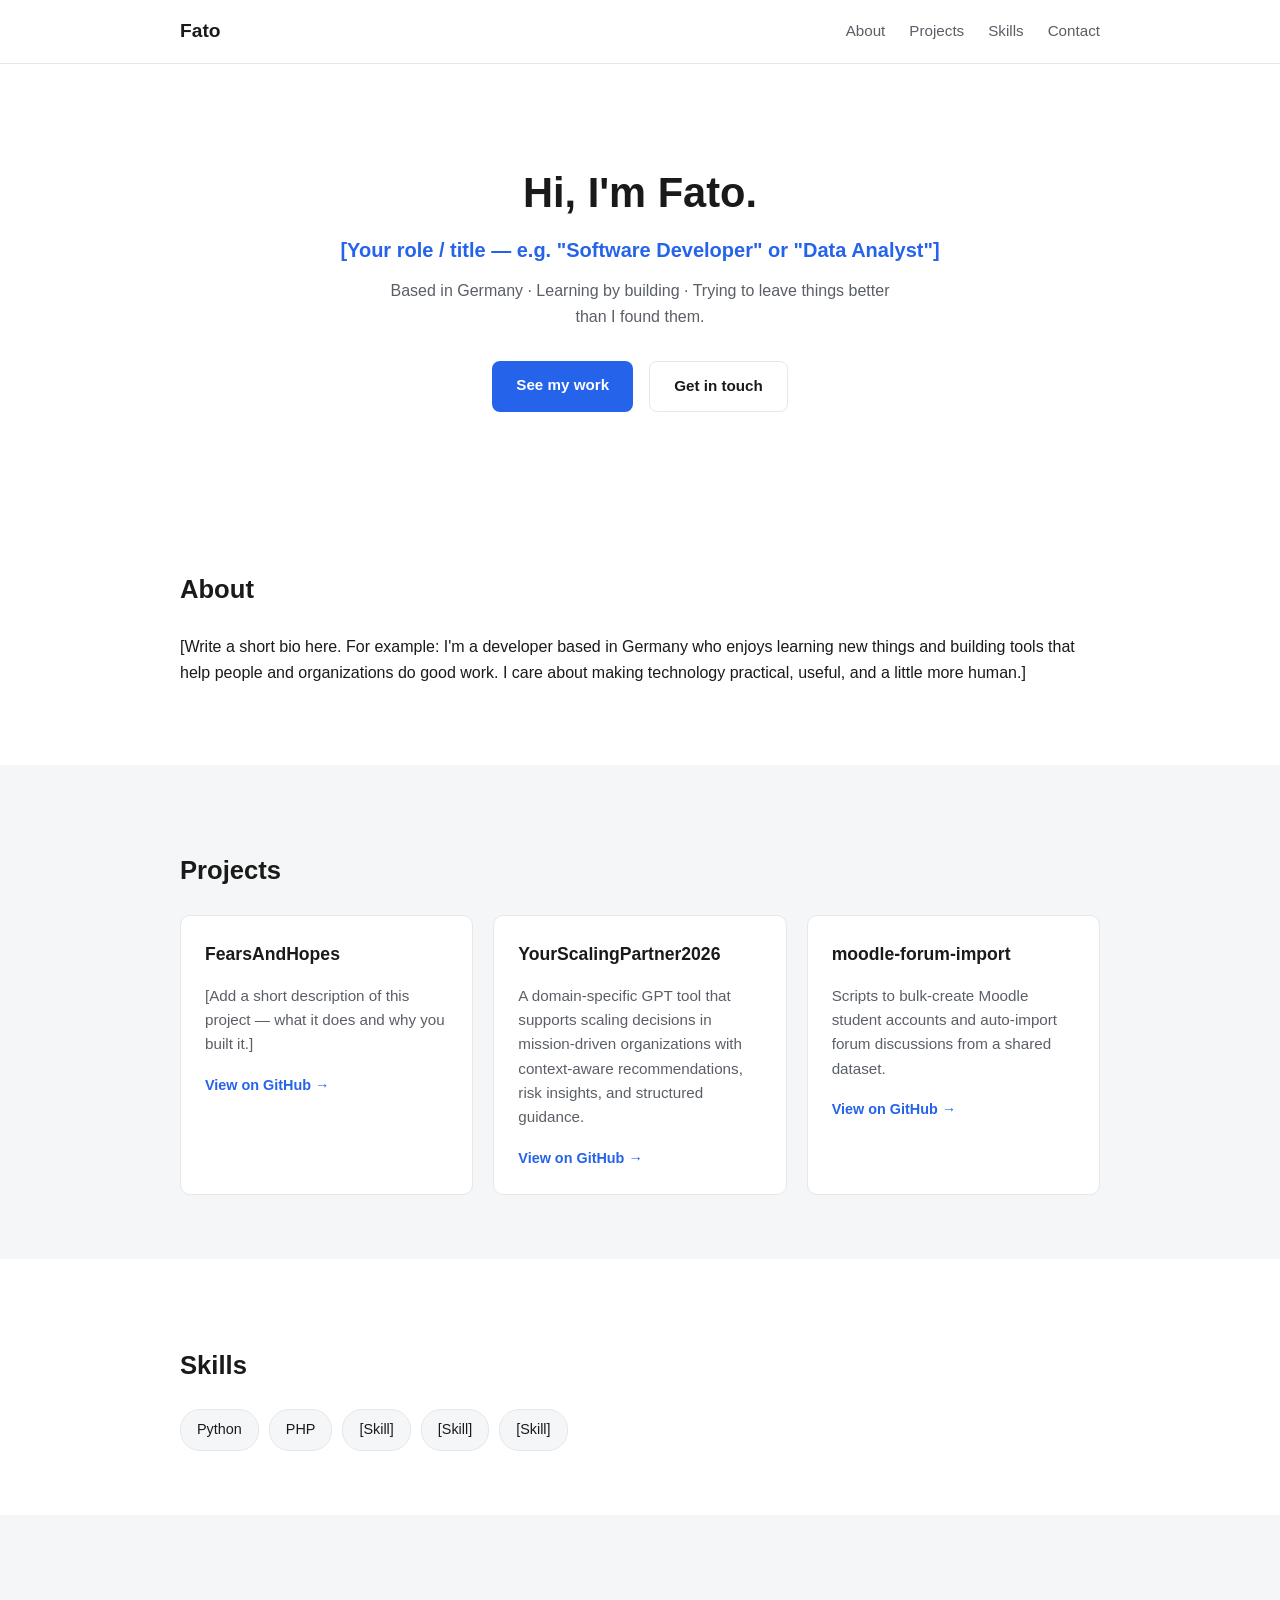
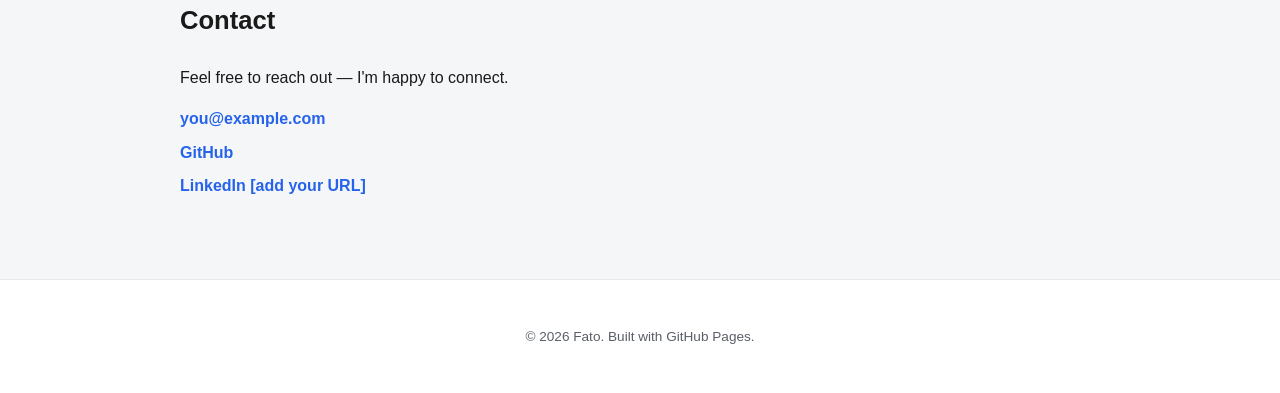
==== index.html @ aa5f57ce "Add files via upload" ====
<!DOCTYPE html>
<html lang="en">
<head>
<meta charset="UTF-8">
<meta name="viewport" content="width=device-width, initial-scale=1.0">
<title>Fato — Portfolio</title>
<meta name="description" content="Personal portfolio and resume of Fato.">
<link rel="stylesheet" href="style.css">
</head>
<body>

  <header class="site-header">
    <div class="container header-inner">
      <a href="#top" class="logo">Fato</a>
      <nav>
        <a href="#about">About</a>
        <a href="#projects">Projects</a>
        <a href="#skills">Skills</a>
        <a href="#contact">Contact</a>
      </nav>
    </div>
  </header>

  <main>

    <section id="top" class="hero">
      <div class="container">
        <!-- EDIT ME: replace with your name and a one-line title -->
        <h1>Hi, I'm Fato.</h1>
        <p class="tagline">[Your role / title — e.g. "Software Developer" or "Data Analyst"]</p>
        <p class="hero-sub">Based in Germany · Learning by building · Trying to leave things better than I found them.</p>
        <div class="hero-actions">
          <a href="#projects" class="btn btn-primary">See my work</a>
          <a href="#contact" class="btn btn-secondary">Get in touch</a>
        </div>
      </div>
    </section>

    <section id="about" class="section">
      <div class="container">
        <h2>About</h2>
        <!-- EDIT ME: 2-4 sentences about you -->
        <p>
          [Write a short bio here. For example: I'm a developer based in Germany who enjoys
          learning new things and building tools that help people and organizations do good work.
          I care about making technology practical, useful, and a little more human.]
        </p>
      </div>
    </section>

    <section id="projects" class="section section-alt">
      <div class="container">
        <h2>Projects</h2>
        <div class="card-grid">

          <article class="card">
            <h3>FearsAndHopes</h3>
            <p>[Add a short description of this project — what it does and why you built it.]</p>
            <a href="https://github.com/soyfatointhewelt/FearsAndHopes" target="_blank" rel="noopener">View on GitHub →</a>
          </article>

          <article class="card">
            <h3>YourScalingPartner2026</h3>
            <p>A domain-specific GPT tool that supports scaling decisions in mission-driven organizations with context-aware recommendations, risk insights, and structured guidance.</p>
            <a href="https://github.com/soyfatointhewelt/YourScalingPartner2026" target="_blank" rel="noopener">View on GitHub →</a>
          </article>

          <article class="card">
            <h3>moodle-forum-import</h3>
            <p>Scripts to bulk-create Moodle student accounts and auto-import forum discussions from a shared dataset.</p>
            <a href="https://github.com/soyfatointhewelt/moodle-forum-import" target="_blank" rel="noopener">View on GitHub →</a>
          </article>

          <!-- EDIT ME: add more <article class="card"> blocks for more projects, or remove ones you don't want shown -->

        </div>
      </div>
    </section>

    <section id="skills" class="section">
      <div class="container">
        <h2>Skills</h2>
        <!-- EDIT ME: replace with your actual skills -->
        <ul class="tag-list">
          <li>Python</li>
          <li>PHP</li>
          <li>[Skill]</li>
          <li>[Skill]</li>
          <li>[Skill]</li>
        </ul>
      </div>
    </section>

    <section id="contact" class="section section-alt">
      <div class="container">
        <h2>Contact</h2>
        <p>Feel free to reach out — I'm happy to connect.</p>
        <ul class="contact-list">
          <!-- EDIT ME: fill in your real links -->
          <li><a href="mailto:you@example.com">you@example.com</a></li>
          <li><a href="https://github.com/soyfatointhewelt" target="_blank" rel="noopener">GitHub</a></li>
          <li><a href="#" target="_blank" rel="noopener">LinkedIn [add your URL]</a></li>
        </ul>
      </div>
    </section>

  </main>

  <footer class="site-footer">
    <div class="container">
      <p>&copy; <span id="year"></span> Fato. Built with GitHub Pages.</p>
    </div>
  </footer>

  <script>
    document.getElementById('year').textContent = new Date().getFullYear();
  </script>

</body>
</html>
---- style.css ----
:root {
  --bg: #ffffff;
  --bg-alt: #f5f6f8;
  --text: #1a1a1a;
  --text-muted: #5a5f66;
  --accent: #2563eb;
  --accent-dark: #1d4ed8;
  --border: #e5e7eb;
  --max-width: 960px;
}

* {
  box-sizing: border-box;
}

html {
  scroll-behavior: smooth;
}

body {
  margin: 0;
  font-family: -apple-system, BlinkMacSystemFont, "Segoe UI", Roboto, Helvetica, Arial, sans-serif;
  color: var(--text);
  background: var(--bg);
  line-height: 1.6;
}

.container {
  max-width: var(--max-width);
  margin: 0 auto;
  padding: 0 20px;
}

/* Header */
.site-header {
  border-bottom: 1px solid var(--border);
  position: sticky;
  top: 0;
  background: rgba(255, 255, 255, 0.9);
  backdrop-filter: blur(6px);
  z-index: 10;
}

.header-inner {
  display: flex;
  align-items: center;
  justify-content: space-between;
  padding-top: 16px;
  padding-bottom: 16px;
}

.logo {
  font-weight: 700;
  font-size: 1.2rem;
  text-decoration: none;
  color: var(--text);
}

.site-header nav {
  display: flex;
  gap: 24px;
}

.site-header nav a {
  text-decoration: none;
  color: var(--text-muted);
  font-size: 0.95rem;
}

.site-header nav a:hover {
  color: var(--accent);
}

/* Hero */
.hero {
  padding: 96px 0 72px;
  text-align: center;
}

.hero h1 {
  font-size: 2.6rem;
  margin: 0 0 8px;
}

.tagline {
  font-size: 1.25rem;
  color: var(--accent);
  font-weight: 600;
  margin: 0 0 12px;
}

.hero-sub {
  color: var(--text-muted);
  max-width: 520px;
  margin: 0 auto 32px;
}

.hero-actions {
  display: flex;
  gap: 16px;
  justify-content: center;
  flex-wrap: wrap;
}

.btn {
  display: inline-block;
  padding: 12px 24px;
  border-radius: 8px;
  text-decoration: none;
  font-weight: 600;
  font-size: 0.95rem;
}

.btn-primary {
  background: var(--accent);
  color: #fff;
}

.btn-primary:hover {
  background: var(--accent-dark);
}

.btn-secondary {
  background: transparent;
  color: var(--text);
  border: 1px solid var(--border);
}

.btn-secondary:hover {
  border-color: var(--accent);
  color: var(--accent);
}

/* Sections */
.section {
  padding: 64px 0;
}

.section-alt {
  background: var(--bg-alt);
}

.section h2 {
  font-size: 1.6rem;
  margin-bottom: 24px;
}

/* Cards */
.card-grid {
  display: grid;
  grid-template-columns: repeat(auto-fit, minmax(260px, 1fr));
  gap: 20px;
}

.card {
  background: #fff;
  border: 1px solid var(--border);
  border-radius: 10px;
  padding: 24px;
}

.card h3 {
  margin-top: 0;
  margin-bottom: 8px;
  font-size: 1.1rem;
}

.card p {
  color: var(--text-muted);
  font-size: 0.95rem;
}

.card a {
  color: var(--accent);
  text-decoration: none;
  font-size: 0.9rem;
  font-weight: 600;
}

.card a:hover {
  text-decoration: underline;
}

/* Skills */
.tag-list {
  list-style: none;
  display: flex;
  flex-wrap: wrap;
  gap: 10px;
  padding: 0;
  margin: 0;
}

.tag-list li {
  background: var(--bg-alt);
  border: 1px solid var(--border);
  padding: 8px 16px;
  border-radius: 20px;
  font-size: 0.9rem;
}

/* Contact */
.contact-list {
  list-style: none;
  padding: 0;
  display: flex;
  flex-direction: column;
  gap: 8px;
}

.contact-list a {
  color: var(--accent);
  text-decoration: none;
  font-weight: 600;
}

.contact-list a:hover {
  text-decoration: underline;
}

/* Footer */
.site-footer {
  padding: 32px 0;
  text-align: center;
  color: var(--text-muted);
  font-size: 0.85rem;
  border-top: 1px solid var(--border);
}

/* Dark mode */
@media (prefers-color-scheme: dark) {
  :root {
    --bg: #0f1115;
    --bg-alt: #171a21;
    --text: #f2f3f5;
    --text-muted: #a0a5ad;
    --border: #2a2e37;
    --accent: #5b8def;
    --accent-dark: #7ba4f5;
  }

  .site-header {
    background: rgba(15, 17, 21, 0.9);
  }

  .card {
    background: var(--bg-alt);
  }
}

/* Mobile */
@media (max-width: 600px) {
  .site-header nav {
    gap: 14px;
  }

  .hero {
    padding: 64px 0 48px;
  }

  .hero h1 {
    font-size: 2rem;
  }
}
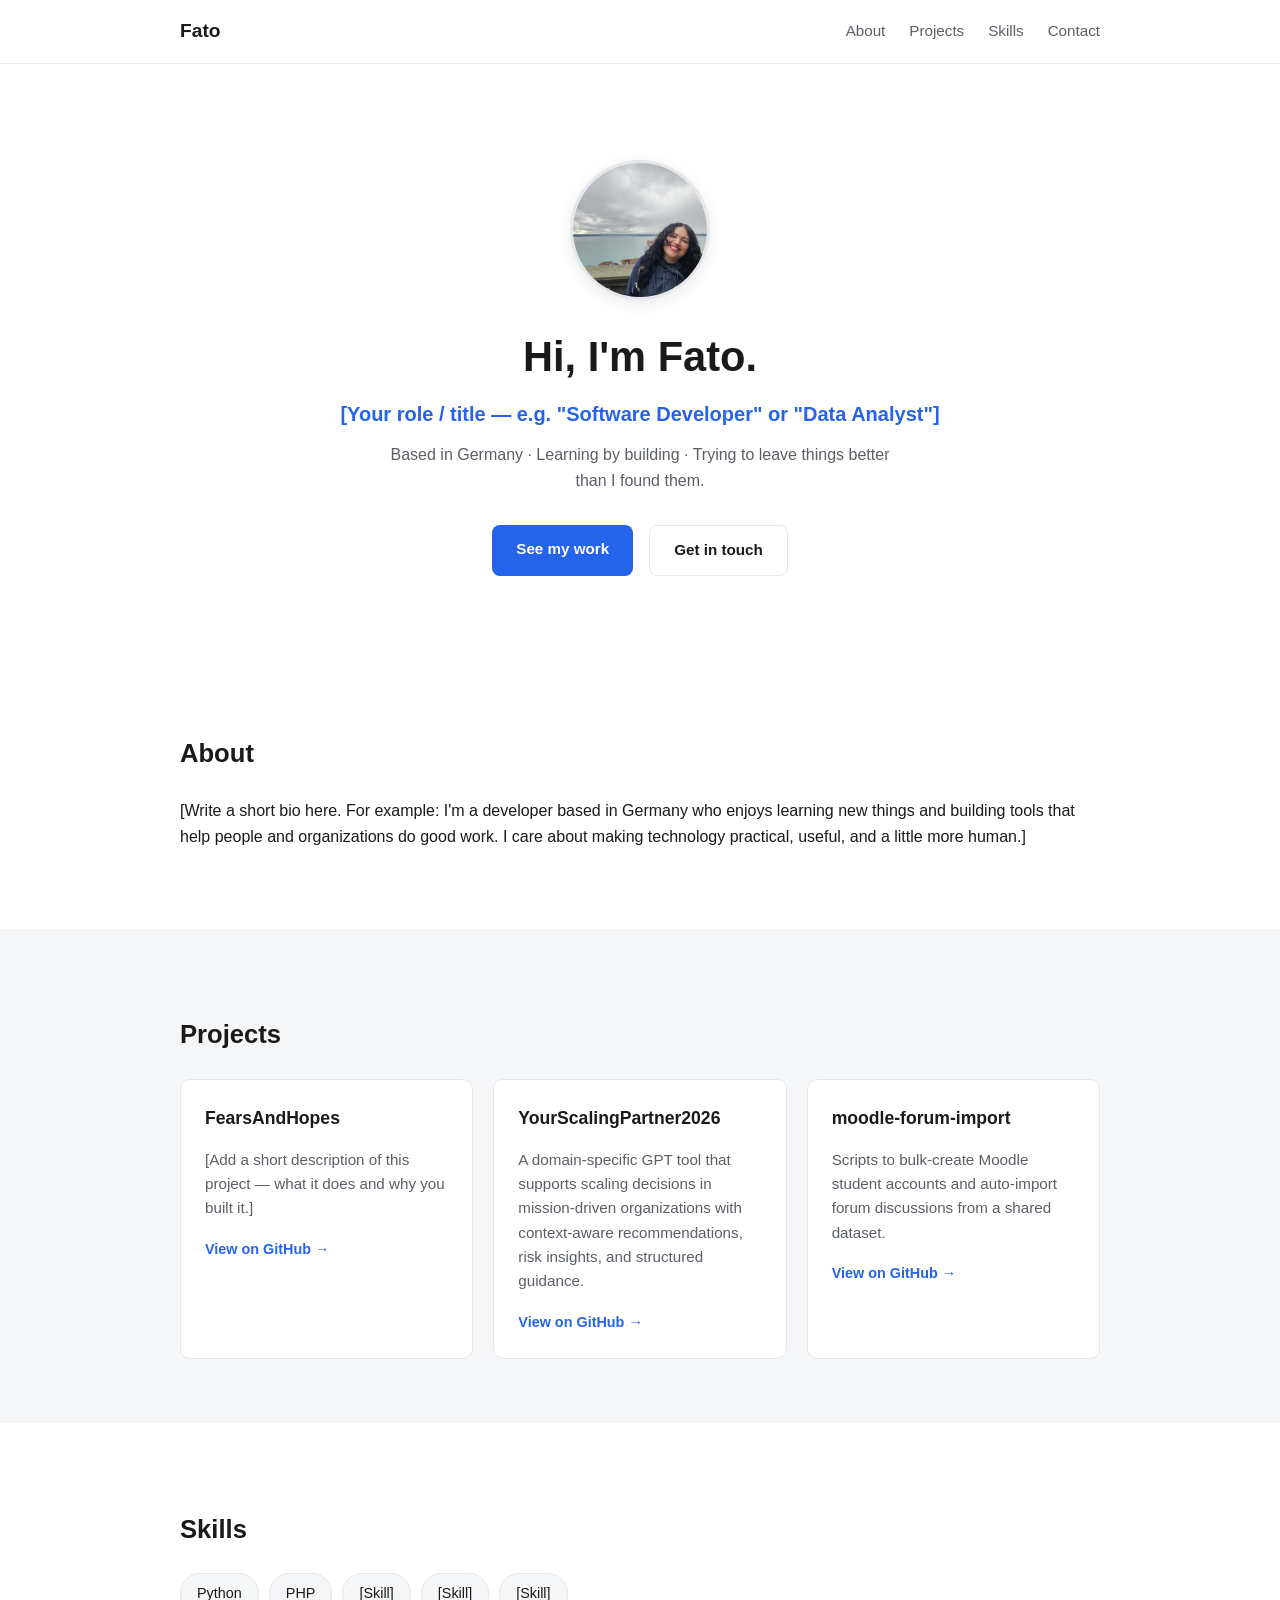
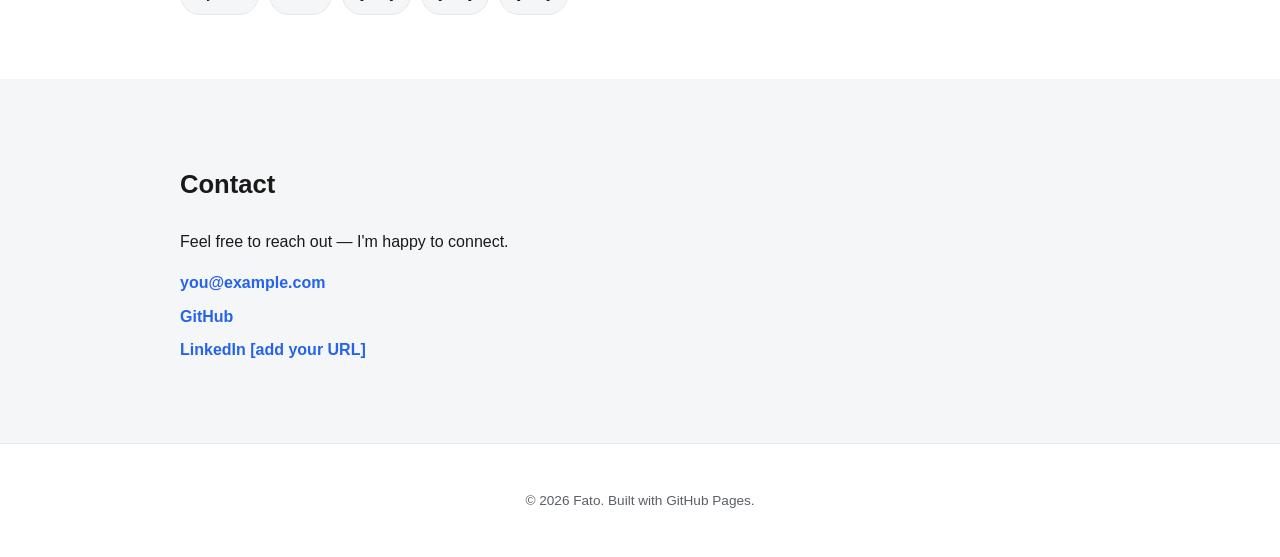
==== commit 65e81350: "Add files via upload" ====
--- a/index.html
+++ b/index.html
@@ -25,6 +25,7 @@
 
     <section id="top" class="hero">
       <div class="container">
+        <img src="FatimaSanchezGithub.JPG" alt="Fatima Sanchez" class="avatar">
         <!-- EDIT ME: replace with your name and a one-line title -->
         <h1>Hi, I'm Fato.</h1>
         <p class="tagline">[Your role / title — e.g. "Software Developer" or "Data Analyst"]</p>
--- a/style.css
+++ b/style.css
@@ -75,6 +75,17 @@
 .hero {
   padding: 96px 0 72px;
   text-align: center;
+}
+
+.avatar {
+  width: 140px;
+  height: 140px;
+  border-radius: 50%;
+  object-fit: cover;
+  margin: 0 auto 24px;
+  display: block;
+  border: 3px solid var(--border);
+  box-shadow: 0 4px 16px rgba(0, 0, 0, 0.08);
 }
 
 .hero h1 {
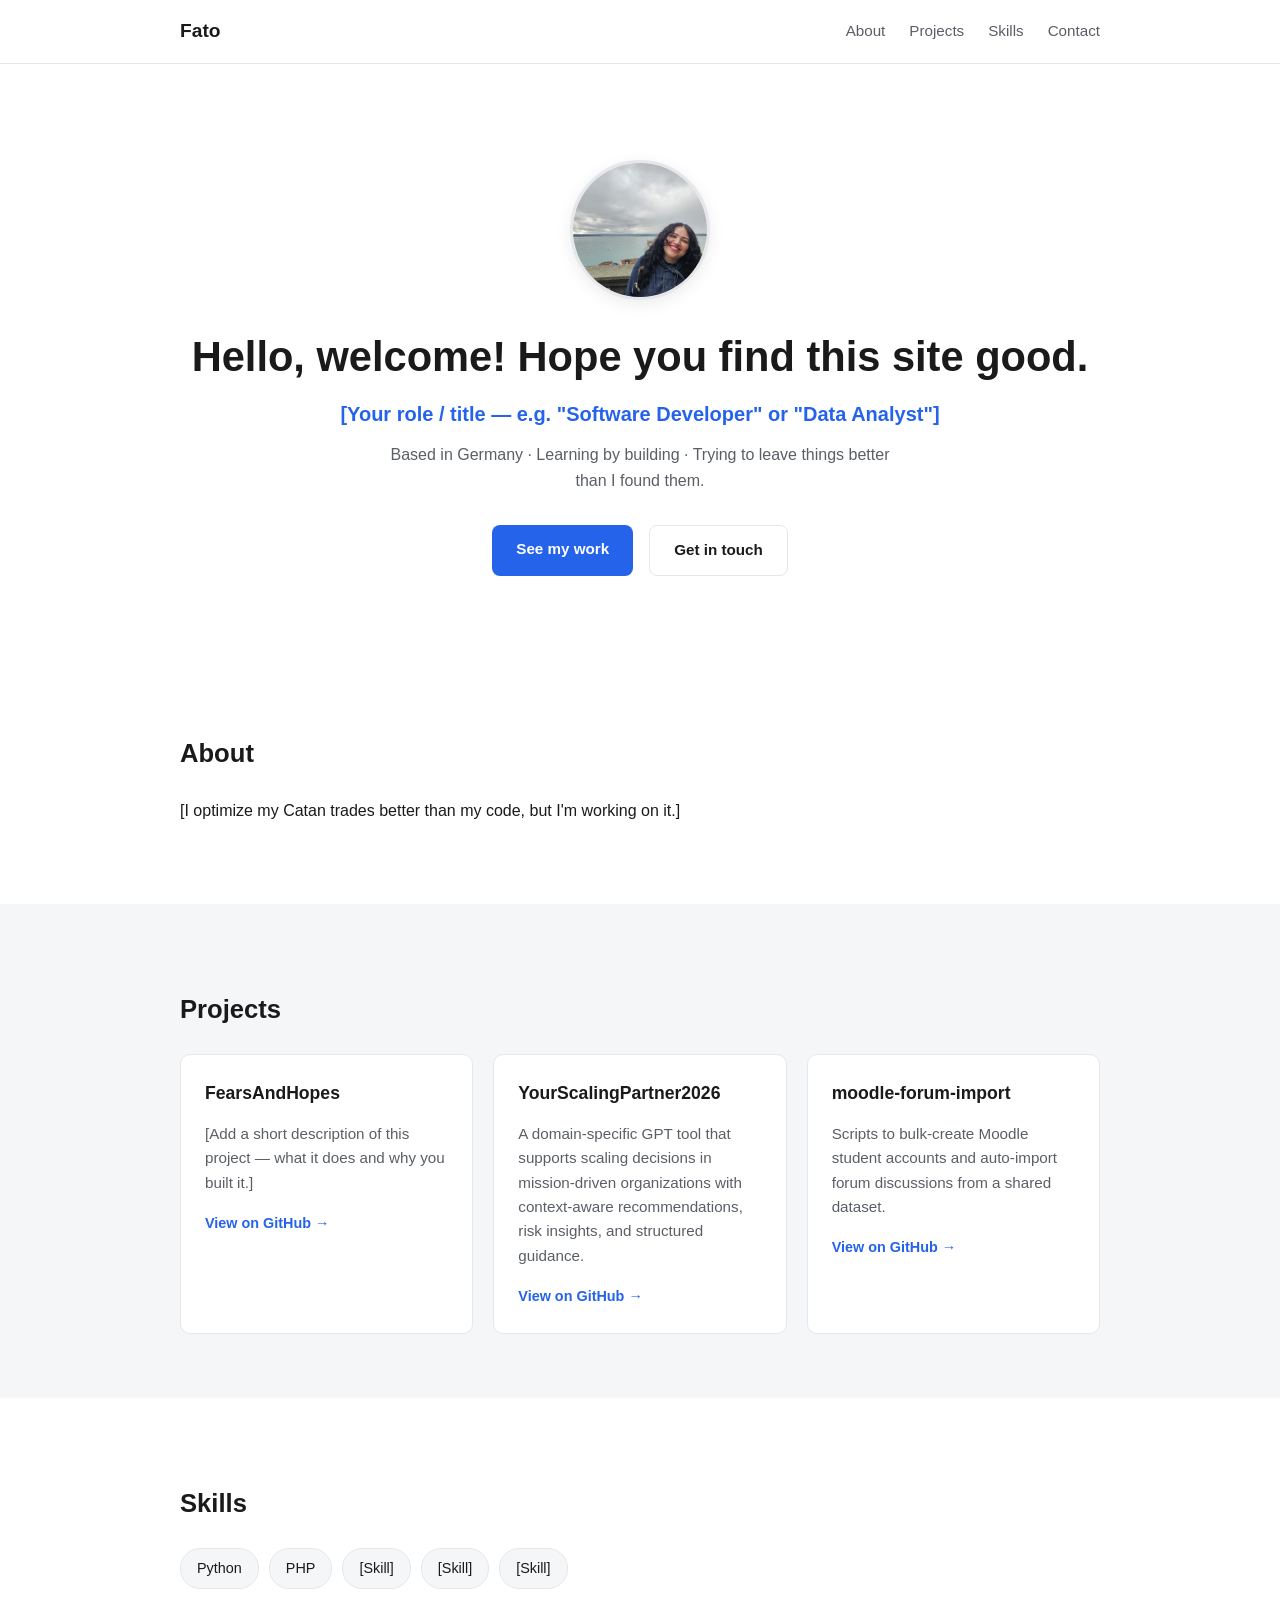
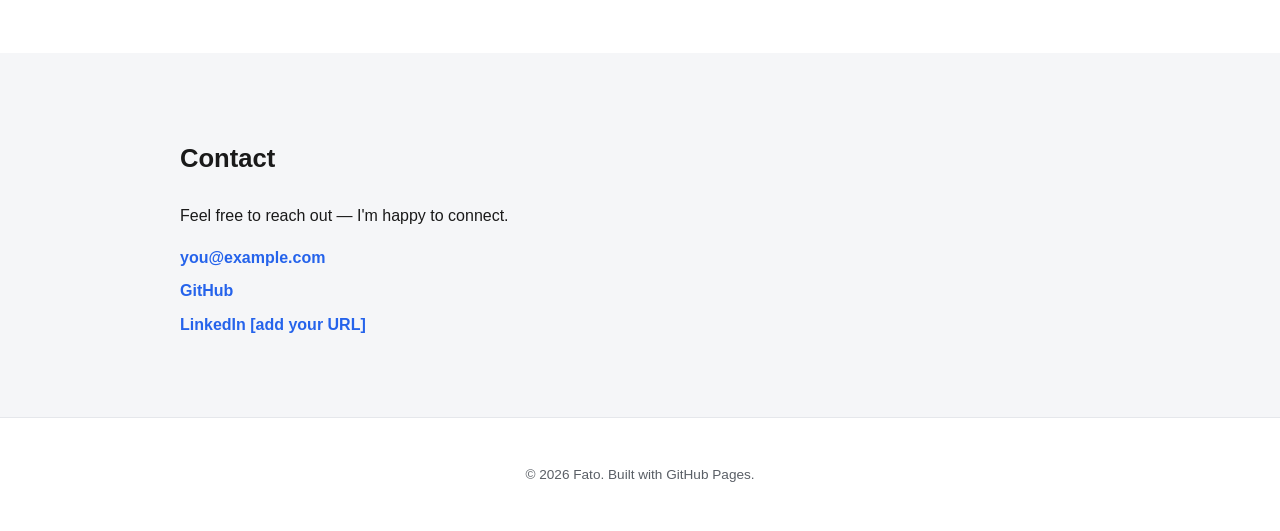
==== commit 0c2e2abc: "Update index.html" ====
--- a/index.html
+++ b/index.html
@@ -27,7 +27,7 @@
       <div class="container">
         <img src="FatimaSanchezGithub.JPG" alt="Fatima Sanchez" class="avatar">
         <!-- EDIT ME: replace with your name and a one-line title -->
-        <h1>Hi, I'm Fato.</h1>
+        <h1>Hello, welcome! Hope you find this site good.</h1>
         <p class="tagline">[Your role / title — e.g. "Software Developer" or "Data Analyst"]</p>
         <p class="hero-sub">Based in Germany · Learning by building · Trying to leave things better than I found them.</p>
         <div class="hero-actions">
@@ -42,9 +42,7 @@
         <h2>About</h2>
         <!-- EDIT ME: 2-4 sentences about you -->
         <p>
-          [Write a short bio here. For example: I'm a developer based in Germany who enjoys
-          learning new things and building tools that help people and organizations do good work.
-          I care about making technology practical, useful, and a little more human.]
+          [I optimize my Catan trades better than my code, but I'm working on it.]
         </p>
       </div>
     </section>
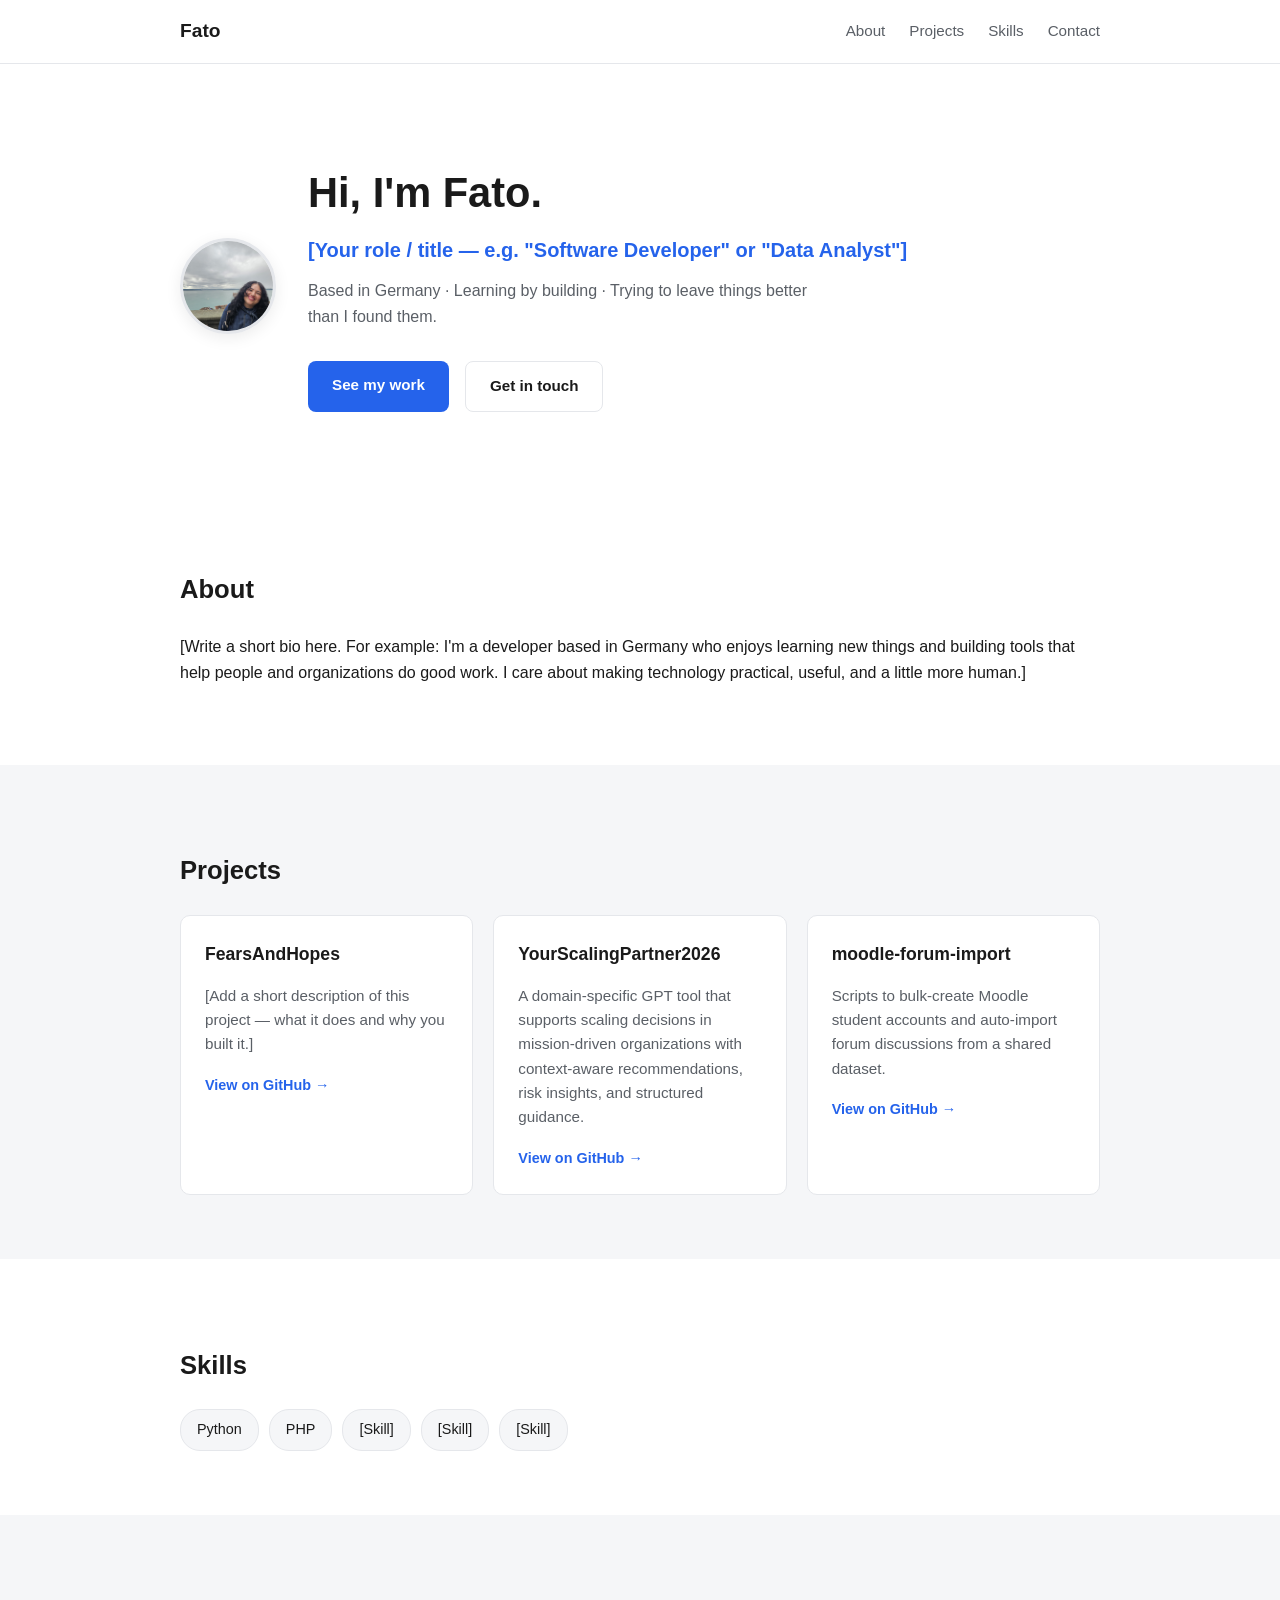
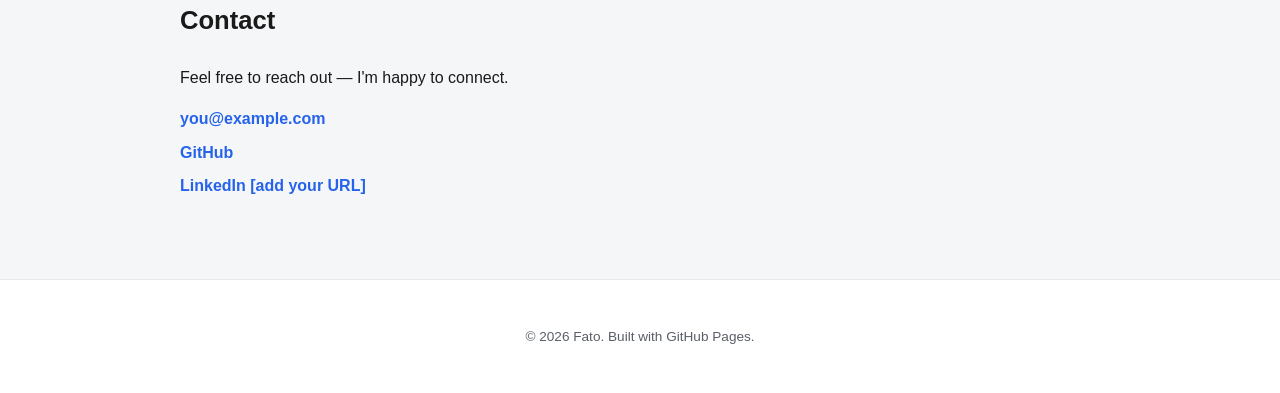
==== commit aaf2ff4b: "Add files via upload" ====
--- a/index.html
+++ b/index.html
@@ -24,15 +24,17 @@
   <main>
 
     <section id="top" class="hero">
-      <div class="container">
+      <div class="container hero-inner">
         <img src="FatimaSanchezGithub.JPG" alt="Fatima Sanchez" class="avatar">
-        <!-- EDIT ME: replace with your name and a one-line title -->
-        <h1>Hello, welcome! Hope you find this site good.</h1>
-        <p class="tagline">[Your role / title — e.g. "Software Developer" or "Data Analyst"]</p>
-        <p class="hero-sub">Based in Germany · Learning by building · Trying to leave things better than I found them.</p>
-        <div class="hero-actions">
-          <a href="#projects" class="btn btn-primary">See my work</a>
-          <a href="#contact" class="btn btn-secondary">Get in touch</a>
+        <div class="hero-text">
+          <!-- EDIT ME: replace with your name and a one-line title -->
+          <h1>Hi, I'm Fato.</h1>
+          <p class="tagline">[Your role / title — e.g. "Software Developer" or "Data Analyst"]</p>
+          <p class="hero-sub">Based in Germany · Learning by building · Trying to leave things better than I found them.</p>
+          <div class="hero-actions">
+            <a href="#projects" class="btn btn-primary">See my work</a>
+            <a href="#contact" class="btn btn-secondary">Get in touch</a>
+          </div>
         </div>
       </div>
     </section>
@@ -42,7 +44,9 @@
         <h2>About</h2>
         <!-- EDIT ME: 2-4 sentences about you -->
         <p>
-          [I optimize my Catan trades better than my code, but I'm working on it.]
+          [Write a short bio here. For example: I'm a developer based in Germany who enjoys
+          learning new things and building tools that help people and organizations do good work.
+          I care about making technology practical, useful, and a little more human.]
         </p>
       </div>
     </section>
--- a/style.css
+++ b/style.css
@@ -74,18 +74,27 @@
 /* Hero */
 .hero {
   padding: 96px 0 72px;
-  text-align: center;
+  text-align: left;
+}
+
+.hero-inner {
+  display: flex;
+  align-items: center;
+  gap: 32px;
 }
 
 .avatar {
-  width: 140px;
-  height: 140px;
+  width: 96px;
+  height: 96px;
   border-radius: 50%;
   object-fit: cover;
-  margin: 0 auto 24px;
-  display: block;
+  flex-shrink: 0;
   border: 3px solid var(--border);
   box-shadow: 0 4px 16px rgba(0, 0, 0, 0.08);
+}
+
+.hero-text {
+  min-width: 0;
 }
 
 .hero h1 {
@@ -103,13 +112,12 @@
 .hero-sub {
   color: var(--text-muted);
   max-width: 520px;
-  margin: 0 auto 32px;
+  margin: 0 0 32px;
 }
 
 .hero-actions {
   display: flex;
   gap: 16px;
-  justify-content: center;
   flex-wrap: wrap;
 }
 
@@ -269,6 +277,21 @@
     padding: 64px 0 48px;
   }
 
+  .hero-inner {
+    flex-direction: column;
+    text-align: center;
+    gap: 16px;
+  }
+
+  .hero-sub {
+    margin-left: auto;
+    margin-right: auto;
+  }
+
+  .hero-actions {
+    justify-content: center;
+  }
+
   .hero h1 {
     font-size: 2rem;
   }
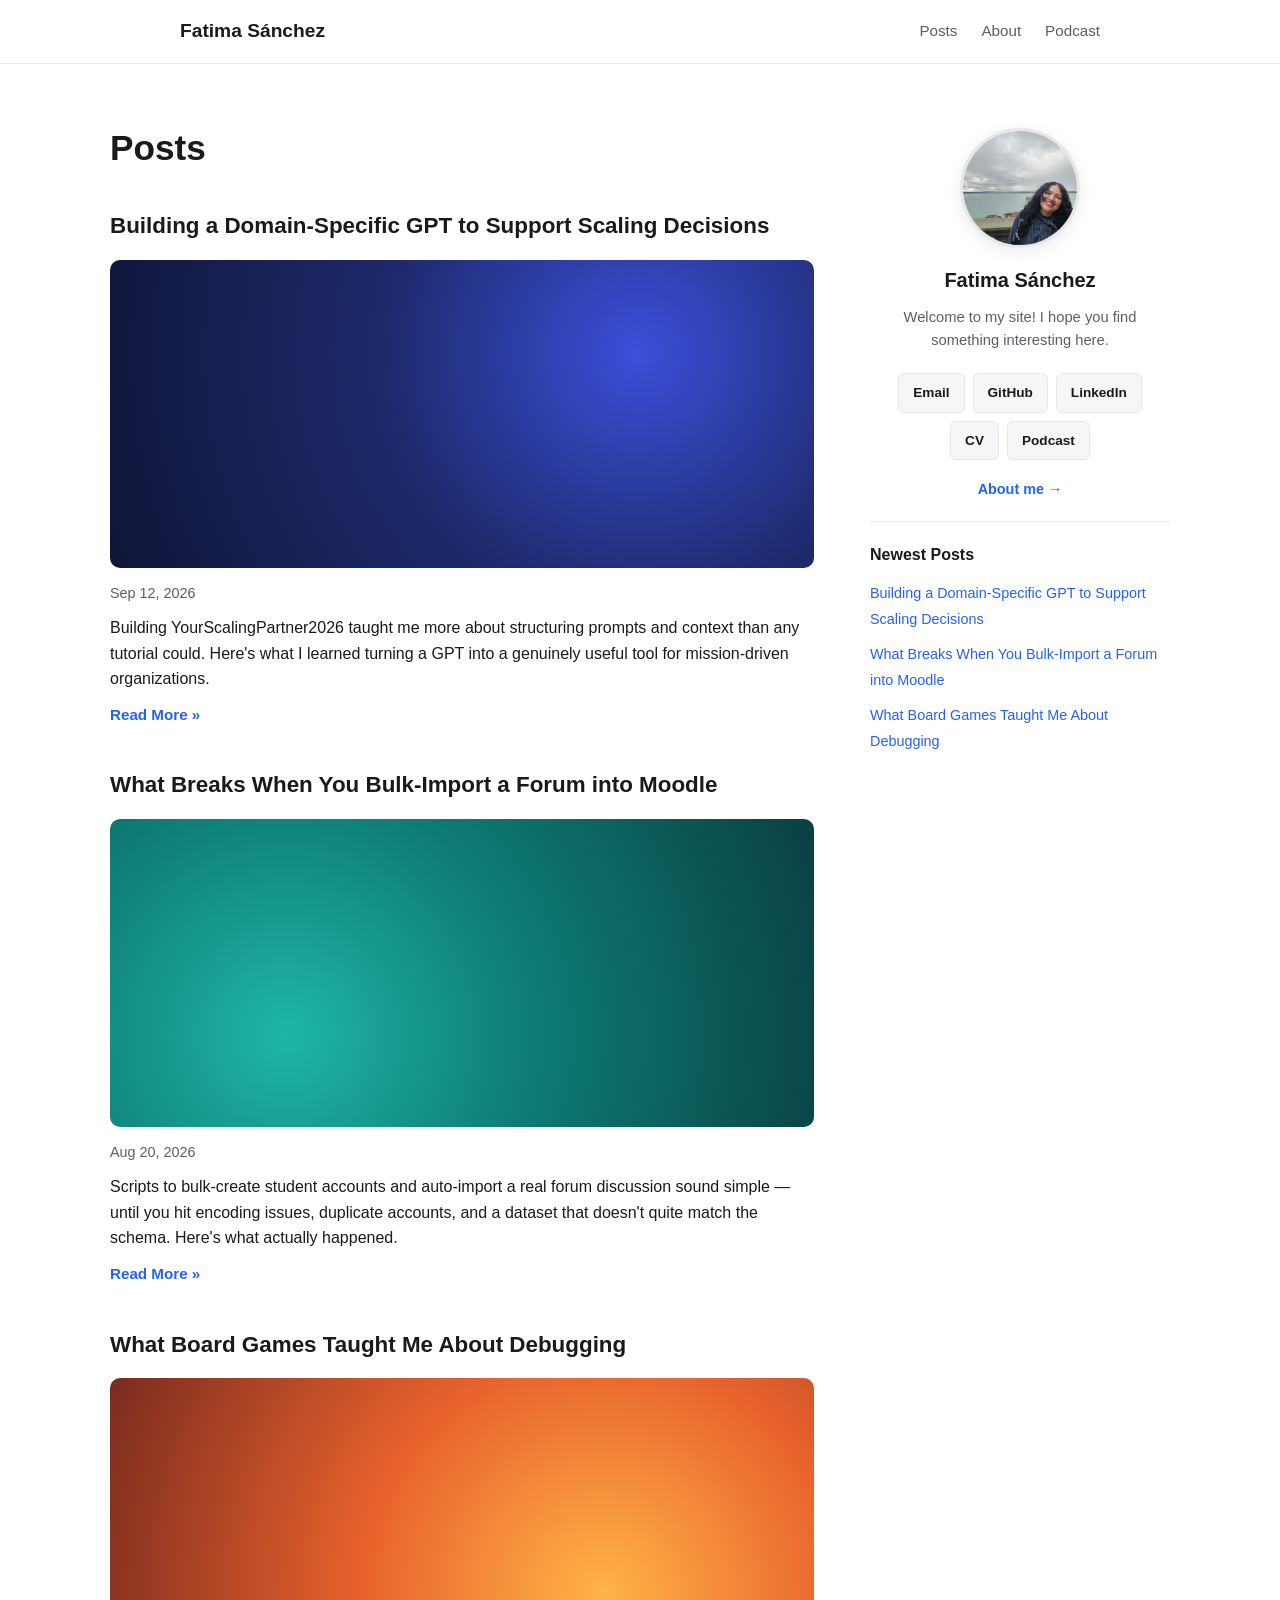
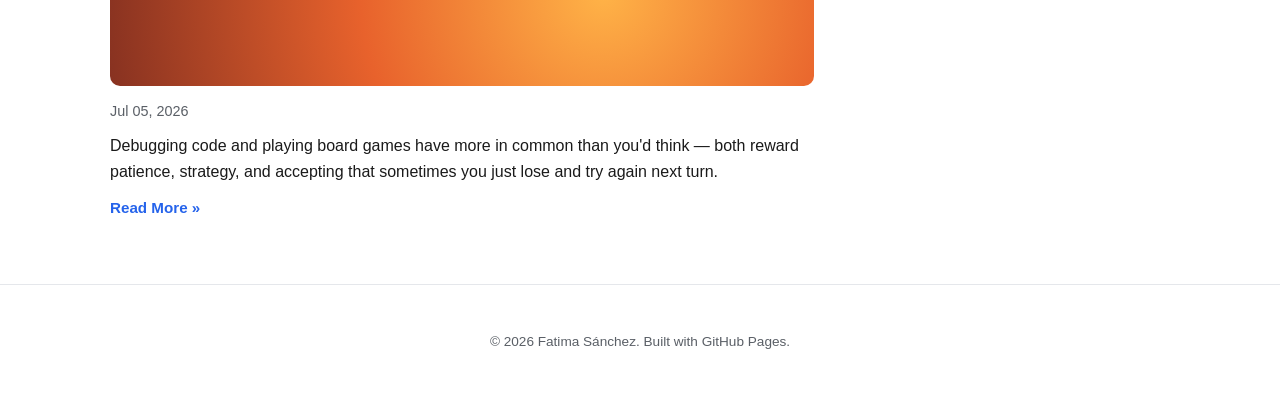
==== commit c4c5f492: "Add files via upload" ====
--- a/index.html
+++ b/index.html
@@ -3,115 +3,113 @@
 <head>
 <meta charset="UTF-8">
 <meta name="viewport" content="width=device-width, initial-scale=1.0">
-<title>Fato — Portfolio</title>
-<meta name="description" content="Personal portfolio and resume of Fato.">
+<title>Fatima Sánchez — Posts</title>
+<meta name="description" content="Posts by Fatima Sánchez.">
 <link rel="stylesheet" href="style.css">
 </head>
 <body>
 
   <header class="site-header">
     <div class="container header-inner">
-      <a href="#top" class="logo">Fato</a>
+      <a href="index.html" class="logo">Fatima Sánchez</a>
       <nav>
-        <a href="#about">About</a>
-        <a href="#projects">Projects</a>
-        <a href="#skills">Skills</a>
-        <a href="#contact">Contact</a>
+        <a href="index.html">Posts</a>
+        <a href="about.html">About</a>
+        <a href="podcast.html">Podcast</a>
       </nav>
     </div>
   </header>
 
-  <main>
+  <div class="page-layout container">
 
-    <section id="top" class="hero">
-      <div class="container hero-inner">
-        <img src="FatimaSanchezGithub.JPG" alt="Fatima Sanchez" class="avatar">
-        <div class="hero-text">
-          <!-- EDIT ME: replace with your name and a one-line title -->
-          <h1>Hi, I'm Fato.</h1>
-          <p class="tagline">[Your role / title — e.g. "Software Developer" or "Data Analyst"]</p>
-          <p class="hero-sub">Based in Germany · Learning by building · Trying to leave things better than I found them.</p>
-          <div class="hero-actions">
-            <a href="#projects" class="btn btn-primary">See my work</a>
-            <a href="#contact" class="btn btn-secondary">Get in touch</a>
-          </div>
-        </div>
+    <main class="posts-main">
+      <h1>Posts</h1>
+
+      <div class="posts-list">
+
+        <article class="post-item">
+          <a href="posts/post-scaling-gpt.html">
+            <h2>Building a Domain-Specific GPT to Support Scaling Decisions</h2>
+          </a>
+          <a href="posts/post-scaling-gpt.html" class="post-banner post-banner-blue" aria-label="Read: Building a Domain-Specific GPT to Support Scaling Decisions"></a>
+          <p class="post-date">Sep 12, 2026</p>
+          <!-- EDIT ME: replace with your real excerpt -->
+          <p class="post-excerpt">
+            Building YourScalingPartner2026 taught me more about structuring prompts and
+            context than any tutorial could. Here's what I learned turning a GPT into a
+            genuinely useful tool for mission-driven organizations.
+          </p>
+          <a href="posts/post-scaling-gpt.html" class="read-more">Read More »</a>
+        </article>
+
+        <article class="post-item">
+          <a href="posts/post-moodle-automation.html">
+            <h2>What Breaks When You Bulk-Import a Forum into Moodle</h2>
+          </a>
+          <a href="posts/post-moodle-automation.html" class="post-banner post-banner-teal" aria-label="Read: What Breaks When You Bulk-Import a Forum into Moodle"></a>
+          <p class="post-date">Aug 20, 2026</p>
+          <!-- EDIT ME: replace with your real excerpt -->
+          <p class="post-excerpt">
+            Scripts to bulk-create student accounts and auto-import a real forum discussion
+            sound simple — until you hit encoding issues, duplicate accounts, and a dataset
+            that doesn't quite match the schema. Here's what actually happened.
+          </p>
+          <a href="posts/post-moodle-automation.html" class="read-more">Read More »</a>
+        </article>
+
+        <article class="post-item">
+          <a href="posts/post-board-games.html">
+            <h2>What Board Games Taught Me About Debugging</h2>
+          </a>
+          <a href="posts/post-board-games.html" class="post-banner post-banner-warm" aria-label="Read: What Board Games Taught Me About Debugging"></a>
+          <p class="post-date">Jul 05, 2026</p>
+          <!-- EDIT ME: replace with your real excerpt -->
+          <p class="post-excerpt">
+            Debugging code and playing board games have more in common than you'd think —
+            both reward patience, strategy, and accepting that sometimes you just lose and
+            try again next turn.
+          </p>
+          <a href="posts/post-board-games.html" class="read-more">Read More »</a>
+        </article>
+
+        <!-- EDIT ME: copy one <article class="post-item"> block per new post, and create a matching page under posts/ -->
+
       </div>
-    </section>
+    </main>
 
-    <section id="about" class="section">
-      <div class="container">
-        <h2>About</h2>
-        <!-- EDIT ME: 2-4 sentences about you -->
-        <p>
-          [Write a short bio here. For example: I'm a developer based in Germany who enjoys
-          learning new things and building tools that help people and organizations do good work.
-          I care about making technology practical, useful, and a little more human.]
-        </p>
+    <aside class="sidebar">
+      <img src="FatimaSanchezGithub.JPG" alt="Fatima Sánchez" class="sidebar-avatar">
+      <h2 class="sidebar-name">Fatima Sánchez</h2>
+      <!-- EDIT ME: your welcome line -->
+      <p class="sidebar-welcome">Welcome to my site! I hope you find something interesting here.</p>
+
+      <div class="sidebar-buttons">
+        <!-- EDIT ME: fill in your real links -->
+        <a href="mailto:soyfatointhewelt@gmail.com" class="sidebar-btn">Email</a>
+        <a href="https://github.com/soyfatointhewelt" target="_blank" rel="noopener" class="sidebar-btn">GitHub</a>
+        <a href="https://www.linkedin.com/in/f%C3%A1tima-s%C3%A1nchez-a37856a4/" target="_blank" rel="noopener" class="sidebar-btn">LinkedIn</a>
+        <a href="CV_Fatima_Sanchez_EN.pdf" target="_blank" rel="noopener" class="sidebar-btn">CV</a>
+        <a href="podcast.html" class="sidebar-btn">Podcast</a>
       </div>
-    </section>
 
-    <section id="projects" class="section section-alt">
-      <div class="container">
-        <h2>Projects</h2>
-        <div class="card-grid">
+      <a href="about.html" class="sidebar-about-link">About me →</a>
 
-          <article class="card">
-            <h3>FearsAndHopes</h3>
-            <p>[Add a short description of this project — what it does and why you built it.]</p>
-            <a href="https://github.com/soyfatointhewelt/FearsAndHopes" target="_blank" rel="noopener">View on GitHub →</a>
-          </article>
+      <hr class="sidebar-divider">
 
-          <article class="card">
-            <h3>YourScalingPartner2026</h3>
-            <p>A domain-specific GPT tool that supports scaling decisions in mission-driven organizations with context-aware recommendations, risk insights, and structured guidance.</p>
-            <a href="https://github.com/soyfatointhewelt/YourScalingPartner2026" target="_blank" rel="noopener">View on GitHub →</a>
-          </article>
+      <h3 class="sidebar-heading">Newest Posts</h3>
+      <ul class="newest-posts">
+        <li><a href="posts/post-scaling-gpt.html">Building a Domain-Specific GPT to Support Scaling Decisions</a></li>
+        <li><a href="posts/post-moodle-automation.html">What Breaks When You Bulk-Import a Forum into Moodle</a></li>
+        <li><a href="posts/post-board-games.html">What Board Games Taught Me About Debugging</a></li>
+        <!-- EDIT ME: add a line here each time you publish a new post -->
+      </ul>
+    </aside>
 
-          <article class="card">
-            <h3>moodle-forum-import</h3>
-            <p>Scripts to bulk-create Moodle student accounts and auto-import forum discussions from a shared dataset.</p>
-            <a href="https://github.com/soyfatointhewelt/moodle-forum-import" target="_blank" rel="noopener">View on GitHub →</a>
-          </article>
-
-          <!-- EDIT ME: add more <article class="card"> blocks for more projects, or remove ones you don't want shown -->
-
-        </div>
-      </div>
-    </section>
-
-    <section id="skills" class="section">
-      <div class="container">
-        <h2>Skills</h2>
-        <!-- EDIT ME: replace with your actual skills -->
-        <ul class="tag-list">
-          <li>Python</li>
-          <li>PHP</li>
-          <li>[Skill]</li>
-          <li>[Skill]</li>
-          <li>[Skill]</li>
-        </ul>
-      </div>
-    </section>
-
-    <section id="contact" class="section section-alt">
-      <div class="container">
-        <h2>Contact</h2>
-        <p>Feel free to reach out — I'm happy to connect.</p>
-        <ul class="contact-list">
-          <!-- EDIT ME: fill in your real links -->
-          <li><a href="mailto:you@example.com">you@example.com</a></li>
-          <li><a href="https://github.com/soyfatointhewelt" target="_blank" rel="noopener">GitHub</a></li>
-          <li><a href="#" target="_blank" rel="noopener">LinkedIn [add your URL]</a></li>
-        </ul>
-      </div>
-    </section>
-
-  </main>
+  </div>
 
   <footer class="site-footer">
     <div class="container">
-      <p>&copy; <span id="year"></span> Fato. Built with GitHub Pages.</p>
+      <p>&copy; <span id="year"></span> Fatima Sánchez. Built with GitHub Pages.</p>
     </div>
   </footer>
 
--- a/style.css
+++ b/style.css
@@ -7,6 +7,7 @@
   --accent-dark: #1d4ed8;
   --border: #e5e7eb;
   --max-width: 960px;
+  --layout-width: 1100px;
 }
 
 * {
@@ -218,6 +219,43 @@
   font-size: 0.9rem;
 }
 
+/* Timeline (Experience / Education) */
+.timeline {
+  display: flex;
+  flex-direction: column;
+  gap: 28px;
+}
+
+.timeline-item {
+  border-left: 2px solid var(--border);
+  padding-left: 20px;
+}
+
+.timeline-date {
+  color: var(--accent);
+  font-weight: 600;
+  font-size: 0.85rem;
+  margin: 0 0 4px;
+}
+
+.timeline-item h3 {
+  margin: 0 0 2px;
+  font-size: 1.05rem;
+}
+
+.timeline-org {
+  color: var(--text-muted);
+  font-style: italic;
+  margin: 0 0 8px;
+  font-size: 0.9rem;
+}
+
+.timeline-item > p:not(.timeline-date):not(.timeline-org) {
+  margin: 0;
+  color: var(--text-muted);
+  font-size: 0.95rem;
+}
+
 /* Contact */
 .contact-list {
   list-style: none;
@@ -244,6 +282,320 @@
   color: var(--text-muted);
   font-size: 0.85rem;
   border-top: 1px solid var(--border);
+}
+
+/* Posts + sidebar layout (blog homepage and post pages) */
+.page-layout {
+  max-width: var(--layout-width);
+  display: grid;
+  grid-template-columns: 1fr 300px;
+  gap: 56px;
+  padding-top: 56px;
+  padding-bottom: 64px;
+  align-items: start;
+}
+
+.posts-main h1 {
+  font-size: 2.2rem;
+  margin: 0 0 32px;
+}
+
+.posts-list {
+  display: flex;
+  flex-direction: column;
+  gap: 40px;
+}
+
+.post-item h2 {
+  font-size: 1.4rem;
+  margin: 0 0 16px;
+}
+
+.post-item a {
+  text-decoration: none;
+}
+
+.post-item h2 a,
+.post-item > a:first-child h2 {
+  color: var(--text);
+}
+
+.post-item h2:hover {
+  color: var(--accent);
+}
+
+.post-banner {
+  display: block;
+  width: 100%;
+  aspect-ratio: 16 / 7;
+  border-radius: 10px;
+  margin-bottom: 14px;
+}
+
+.post-banner-blue {
+  background: radial-gradient(circle at 75% 30%, #3b4fd9 0%, #1d2a6b 45%, #0f1538 100%);
+}
+
+.post-banner-teal {
+  background: radial-gradient(circle at 25% 70%, #1fb6a6 0%, #0d7a73 45%, #0a3f42 100%);
+}
+
+.post-banner-warm {
+  background: radial-gradient(circle at 70% 70%, #ffb347 0%, #e8622c 45%, #7a2b1f 100%);
+}
+
+.post-banner-purple {
+  background: radial-gradient(circle at 30% 30%, #b06bf2 0%, #6a2ea0 45%, #311752 100%);
+}
+
+.podcast-intro {
+  color: var(--text-muted);
+  margin: -16px 0 20px;
+}
+
+.podcast-listen-links {
+  justify-content: flex-start;
+  margin-bottom: 36px;
+}
+
+.canva-link {
+  display: block;
+  color: var(--accent);
+  text-decoration: none;
+  font-weight: 600;
+  font-size: 0.95rem;
+  margin-bottom: 14px;
+}
+
+.canva-link:hover {
+  text-decoration: underline;
+}
+
+.youtube-btn {
+  display: inline-block;
+  background: #ff0000;
+  color: #fff;
+  text-decoration: none;
+  font-weight: 700;
+  font-size: 0.95rem;
+  padding: 12px 24px;
+  border-radius: 8px;
+  margin-bottom: 32px;
+}
+
+.youtube-btn:hover {
+  background: #d60000;
+}
+
+.coffee-menu,
+.coffee-taste-test {
+  background: var(--bg-alt);
+  border: 1px solid var(--border);
+  border-radius: 10px;
+  padding: 28px;
+  margin-bottom: 32px;
+}
+
+.coffee-menu h2,
+.coffee-taste-test h2 {
+  font-size: 1.2rem;
+  margin: 0 0 16px;
+}
+
+.coffee-menu-image {
+  display: block;
+  width: 100%;
+  max-width: 420px;
+  margin: 0 auto 24px;
+  border-radius: 10px;
+  box-shadow: 0 4px 16px rgba(0, 0, 0, 0.1);
+}
+
+.coffee-menu-text {
+  margin: 0;
+}
+
+.coffee-menu dt {
+  font-weight: 700;
+  margin-top: 12px;
+}
+
+.coffee-menu dt span {
+  font-weight: 600;
+  color: var(--accent);
+}
+
+.coffee-menu dt:first-child {
+  margin-top: 0;
+}
+
+.coffee-menu dd {
+  margin: 2px 0 0;
+  color: var(--text-muted);
+}
+
+.coffee-menu-footer {
+  margin: 20px 0 0;
+  font-style: italic;
+  color: var(--text-muted);
+}
+
+.coffee-taste-test ul {
+  margin: 0;
+  padding-left: 20px;
+}
+
+.coffee-taste-test li {
+  margin-bottom: 8px;
+}
+
+.post-banner-large {
+  aspect-ratio: 16 / 5;
+  margin: 20px 0 32px;
+}
+
+.post-date {
+  color: var(--text-muted);
+  font-size: 0.9rem;
+  margin: 0 0 10px;
+}
+
+.post-excerpt {
+  margin: 0 0 10px;
+}
+
+.read-more {
+  color: var(--accent);
+  font-weight: 600;
+  font-size: 0.95rem;
+}
+
+.read-more:hover {
+  text-decoration: underline;
+}
+
+/* Post detail page */
+.post-detail {
+  min-width: 0;
+}
+
+.back-link {
+  display: inline-block;
+  color: var(--text-muted);
+  text-decoration: none;
+  font-size: 0.9rem;
+  margin-bottom: 20px;
+}
+
+.back-link:hover {
+  color: var(--accent);
+}
+
+.post-detail h1 {
+  font-size: 2rem;
+  margin: 0 0 8px;
+}
+
+.post-detail p {
+  margin: 0 0 16px;
+}
+
+/* Sidebar */
+.sidebar {
+  text-align: center;
+  padding: 8px 0;
+}
+
+.sidebar-avatar {
+  width: 120px;
+  height: 120px;
+  border-radius: 50%;
+  object-fit: cover;
+  border: 3px solid var(--border);
+  box-shadow: 0 4px 16px rgba(0, 0, 0, 0.08);
+  margin: 0 auto 16px;
+  display: block;
+}
+
+.sidebar-name {
+  font-size: 1.25rem;
+  margin: 0 0 10px;
+}
+
+.sidebar-welcome {
+  color: var(--text-muted);
+  font-size: 0.92rem;
+  margin: 0 0 20px;
+}
+
+.sidebar-buttons {
+  display: flex;
+  flex-wrap: wrap;
+  justify-content: center;
+  gap: 8px;
+  margin-bottom: 16px;
+}
+
+.sidebar-btn {
+  background: var(--bg-alt);
+  border: 1px solid var(--border);
+  color: var(--text);
+  text-decoration: none;
+  font-size: 0.85rem;
+  font-weight: 600;
+  padding: 8px 14px;
+  border-radius: 6px;
+}
+
+.sidebar-btn:hover {
+  border-color: var(--accent);
+  color: var(--accent);
+}
+
+.sidebar-about-link {
+  display: inline-block;
+  color: var(--accent);
+  text-decoration: none;
+  font-size: 0.9rem;
+  font-weight: 600;
+  margin-bottom: 20px;
+}
+
+.sidebar-about-link:hover {
+  text-decoration: underline;
+}
+
+.sidebar-divider {
+  border: none;
+  border-top: 1px solid var(--border);
+  margin: 0 0 20px;
+}
+
+.sidebar-heading {
+  font-size: 1rem;
+  text-align: left;
+  margin: 0 0 12px;
+}
+
+.newest-posts {
+  list-style: none;
+  padding: 0;
+  margin: 0;
+  text-align: left;
+  display: flex;
+  flex-direction: column;
+  gap: 10px;
+}
+
+.newest-posts a {
+  color: var(--accent);
+  text-decoration: none;
+  font-size: 0.9rem;
+  line-height: 1.4;
+}
+
+.newest-posts a:hover {
+  text-decoration: underline;
 }
 
 /* Dark mode */
@@ -265,6 +617,10 @@
   .card {
     background: var(--bg-alt);
   }
+
+  .sidebar-btn {
+    background: var(--bg-alt);
+  }
 }
 
 /* Mobile */
@@ -295,4 +651,22 @@
   .hero h1 {
     font-size: 2rem;
   }
-}
+
+  .page-layout {
+    grid-template-columns: 1fr;
+    padding-top: 32px;
+    gap: 40px;
+  }
+
+  .sidebar {
+    order: -1;
+  }
+
+  .sidebar-heading {
+    text-align: center;
+  }
+
+  .newest-posts {
+    text-align: center;
+  }
+}
